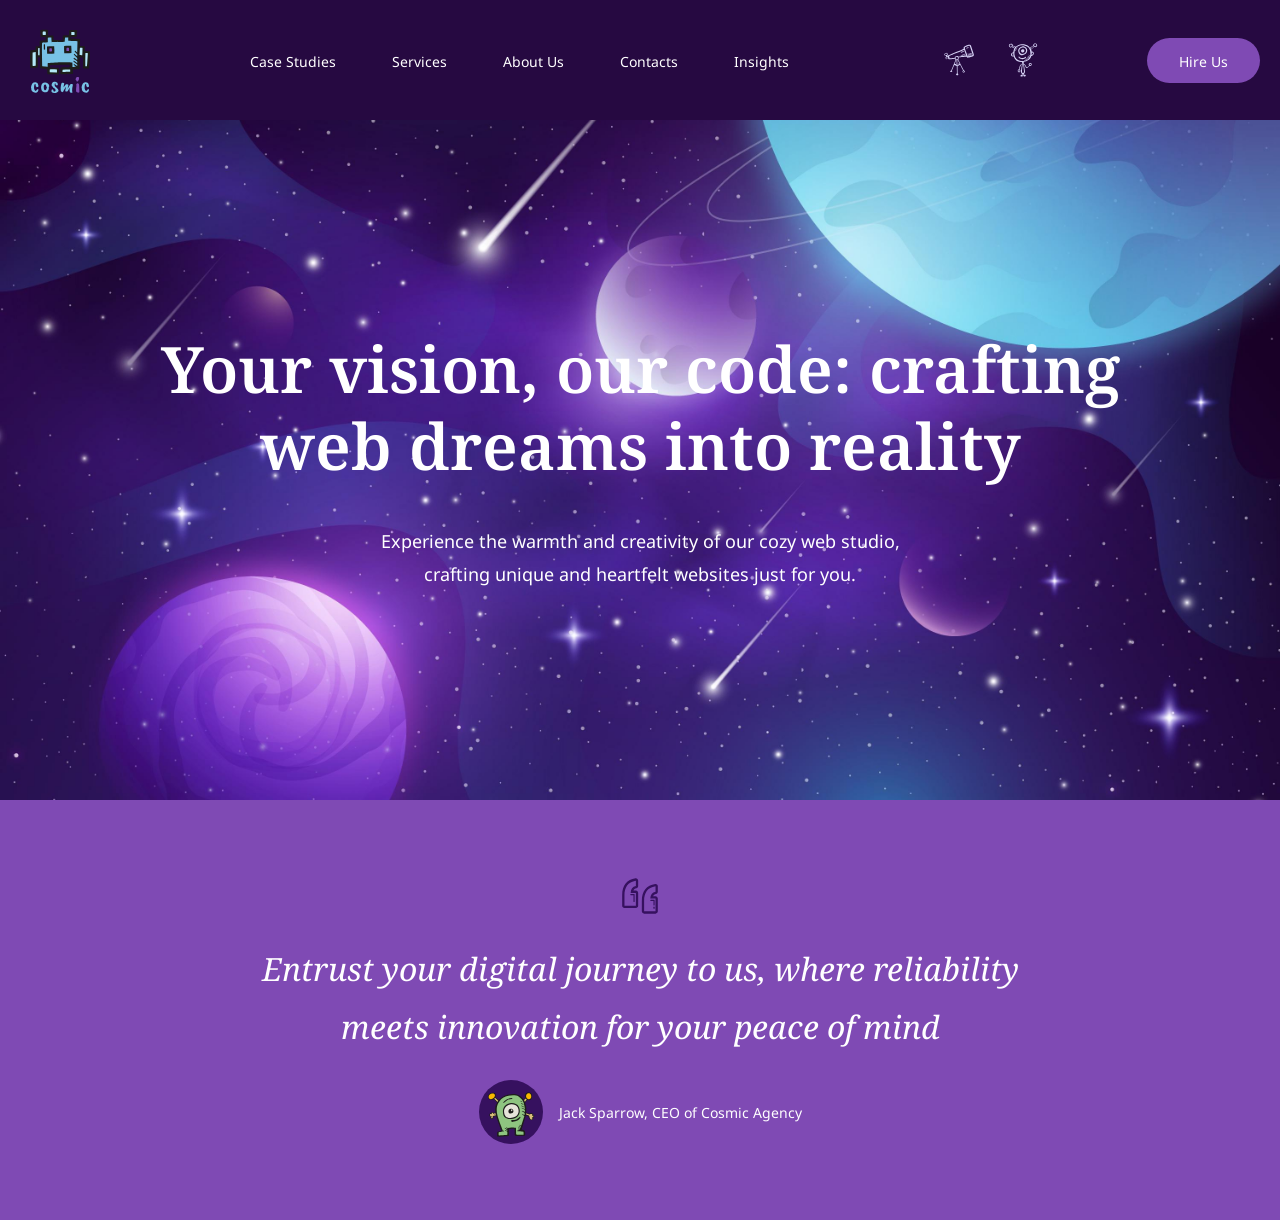
==== template-1/index.html @ e3bbd25a "create header, hero section, quote section" ====
<!DOCTYPE html>
<html lang="en">

<head>
  <meta charset="UTF-8">
  <meta name="viewport" content="width=device-width, initial-scale=1.0">
  <title>Cosmic Agency</title>
  <link rel="icon" href="images/favicon.svg" type="image/svg">
  <link rel="stylesheet" type="text/css" href="css/reset.css">
  <link rel="stylesheet" type="text/css" href="css/style.css">

  <link rel="preconnect" href="https://fonts.googleapis.com">
  <link rel="preconnect" href="https://fonts.gstatic.com" crossorigin>
  <link href="https://fonts.googleapis.com/css2?family=Noto+Sans+Symbols:wght@400;600&family=Noto+Serif:ital,wght@0,600;1,300&display=swap" rel="stylesheet">
</head>

<body>

  <header class="header">
    <div class="container">
      <div class="header__inner">

        <a href="" class="logo">
          <img src="images/logo.svg" alt="logo">
        </a>

        <nav class="menu">
          <ul class="menu__list">
            <li class="menu__item">
              <a class="menu__link" href="#">Case studies</a>
            </li>
            <li class="menu__item">
              <a class="menu__link" href="#">Services</a>
            </li>
            <li class="menu__item">
              <a class="menu__link" href="#">About us</a>
            </li>
            <li class="menu__item">
              <a class="menu__link" href="#">Contacts</a>
            </li>
            <li class="menu__item">
              <a class="menu__link" href="#">Insights</a>
            </li>
          </ul>
        </nav>

        <ul class="user-actions">
          <li class="user-actions__item">
            <a class="user-actions__link" href="#">
              <img src="images/search.svg" alt="search">
            </a>
          </li>
          <li class="user-actions__item">
            <a class="user-actions__link" href="#">
              <img src="images/user.svg" alt="user">
            </a>
          </li>
          <li class="user-actions__item">
            <a class="user-actions__button" href="#">
              Hire Us
            </a>
          </li>
        </ul>

      </div>
    </div>
  </header>

  <main class="main">
    <section class="hero">
      <div class="container">
        <div class="hero__inner">
          <h1 class="hero__title">
            Your vision, our code: crafting web dreams into reality
          </h1>
          <p class="hero__description">
            Experience the warmth and creativity of our cozy web studio, crafting unique and heartfelt websites just for
            you.
          </p>
        </div>
      </div>
    </section>
    <div class="quote">
      <p class="quote__text">
        Entrust your digital journey to us, where reliability meets innovation for your peace of mind
      </p>
      <div class="quote__author">
        <img class="quote__photo" src="images/author.svg" alt="author">
        <p class="quote__name">
          Jack Sparrow, CEO of Cosmic Agency
        </p>
      </div>
    </div>
  </main>

  <script src="js/script.js"></script>
</body>

</html>
---- template-1/css/style.css ----
:root {
  --color-bg-dark: #260941;
  --color-bg-light: #7F4AB4;
  --color-text-light: #ffffff;
  --color-btn: #7F4AB4;
  --color-btn-hover: #78C2E5;
}

html {
  box-sizing: border-box;
}

*,
*::after,
*::before {
  box-sizing: inherit;
}

body {
  color: var(--color-text-light);
  font-family: 'Noto Sans Symbols', sans-serif;
  font-weight: 400;
  font-size: 14px;
}

a {
  color: inherit;
  font-size: 14px;
  text-transform: capitalize;
  color: var(--color-text-light);
}

.container {
  max-width: 1320px;
  margin: 0 auto;
  padding: 0 20px;
}

.header {
  background-color: var(--color-bg-dark);
}

.header__inner {
  min-height: 120px;
  display: flex;
  justify-content: space-between;
  align-items: center;
}

.menu__list {
  display: flex;
  align-items: center;
  gap: 56px;
}

.menu__link:hover {
  border-bottom: 1px solid var(--color-btn-hover);
}

.user-actions {
  display: flex;
  align-items: center;
  gap: 24px;
}

.user-actions__button {
  background-color: var(--color-btn);
  padding: 8px 32px;
  border-radius: 40px;
}

.user-actions__button:hover {
  background-color: var(--color-btn-hover);
  transition: .4s linear;
}

.user-actions li:nth-child(3) {
  margin-left: 80px;
}

.hero {
  background-image: url(../images/img-hero.jpg);
  background-repeat: repeat;
  background-position: bottom center;
  background-size: cover;
}

.hero__inner {
  min-height: 680px;
  color: #ffffff;
  text-align: center;
  display: flex;
  flex-direction: column;
  justify-content: center;
  align-items: center;
  gap: 40px;
}

.hero__title {
  font-family: 'Noto Serif', serif;
  font-size: 64px;
  max-width: 960px;
  line-height: 1.2;
  font-weight: 600;
}

.hero__description {
  font-size: 18px;
  max-width: 520px;
  line-height: 1.8;
}

.quote {
  display: flex;
  height: 420px;
  background-color: var(--color-bg-light);
  justify-content: center;
  align-items: center;
  flex-direction: column;
  gap: 24px;
}

.quote__text {
  font-family: 'Noto Serif', serif;
  font-style: italic;
  font-size: 32px;
  max-width: 760px;
  line-height: 1.8;
  text-align: center;
  color: var(--color-text-light);
  display: flex;
  flex-direction: column;
  align-items: center;
  gap: 24px;
}

.quote__text::before {
  content: '';
  display: inline-block;
  background-image: url(../images/quote.svg);
  height: 40px;
  width: 40px;
}

.quote__author {
  display: flex;
  align-items: center;
  gap: 16px;
}

.quote__photo {
  width: 64px;
  height: 64px;
}
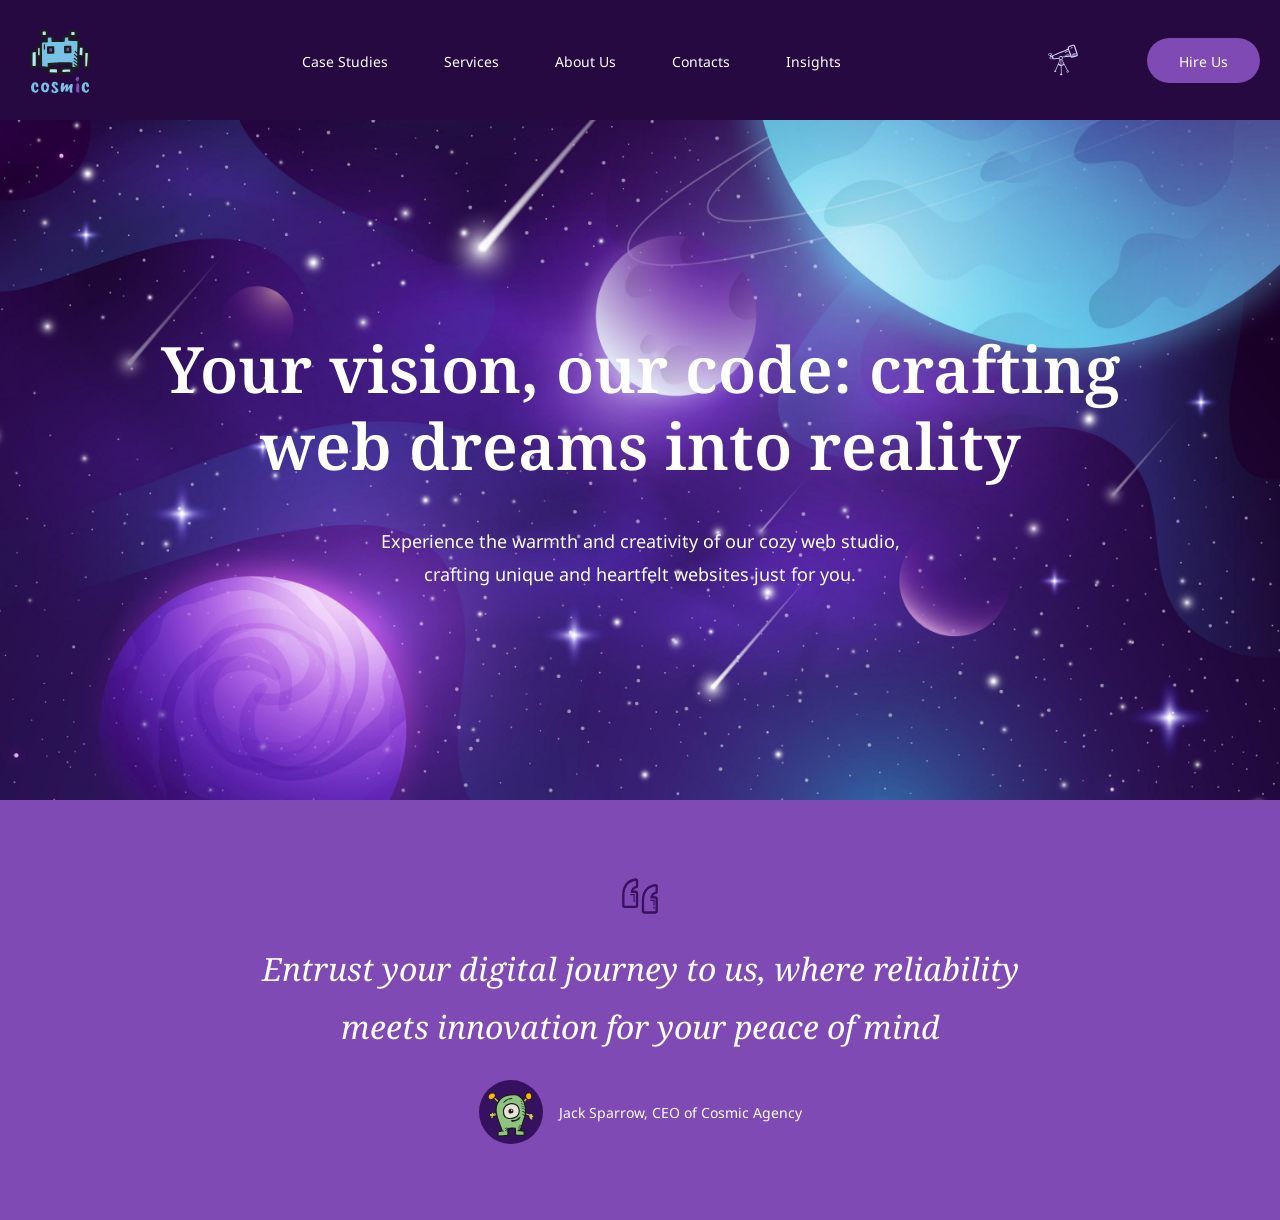
==== commit 75c9cab8: "create responsive" ====
--- a/template-1/index.html
+++ b/template-1/index.html
@@ -20,11 +20,19 @@
     <div class="container">
       <div class="header__inner">
 
-        <a href="" class="logo">
-          <img src="images/logo.svg" alt="logo">
+        <a class="logo" href="index.html">
+          <img class="logo__img" src="images/logo.svg" alt="logo">
         </a>
 
         <nav class="menu">
+          
+          <button class="menu__button">
+            <span></span>
+            <span></span>
+            <span></span>
+            <span></span>
+          </button>
+
           <ul class="menu__list">
             <li class="menu__item">
               <a class="menu__link" href="#">Case studies</a>
@@ -48,11 +56,6 @@
           <li class="user-actions__item">
             <a class="user-actions__link" href="#">
               <img src="images/search.svg" alt="search">
-            </a>
-          </li>
-          <li class="user-actions__item">
-            <a class="user-actions__link" href="#">
-              <img src="images/user.svg" alt="user">
             </a>
           </li>
           <li class="user-actions__item">
--- a/template-1/css/style.css
+++ b/template-1/css/style.css
@@ -47,6 +47,21 @@
   align-items: center;
 }
 
+.menu__button {
+  display: none;
+  width: 32px;
+  height: 24px;
+  background: none;
+  border: none;
+  padding: 0;
+}
+
+.menu__button span {
+  background-color: var(--color-text-light);
+  height: 2px;
+  width: 100%;
+}
+
 .menu__list {
   display: flex;
   align-items: center;
@@ -60,7 +75,8 @@
 .user-actions {
   display: flex;
   align-items: center;
-  gap: 24px;
+  justify-content: space-between;
+  gap: 64px;
 }
 
 .user-actions__button {
@@ -72,10 +88,6 @@
 .user-actions__button:hover {
   background-color: var(--color-btn-hover);
   transition: .4s linear;
-}
-
-.user-actions li:nth-child(3) {
-  margin-left: 80px;
 }
 
 .hero {
@@ -151,4 +163,91 @@
 .quote__photo {
   width: 64px;
   height: 64px;
+}
+
+/* media queries */
+
+@media (max-width: 1024px) {
+  .user-actions {
+    gap: 40px;
+  }
+
+  .menu__list {
+    gap: 40px;
+  }
+
+  .hero__title {
+    font-size: 48px;
+    max-width: 720px;
+  }
+}
+
+@media (max-width: 880px) {
+  .logo__img {
+    height: 64px;
+    width: 64px;
+  }
+  
+  .header__inner {
+    min-height: 80px;
+  }
+
+  .menu__list {
+    gap: 24px;
+  }
+
+  .hero__inner {
+    min-height: 480px;
+    gap: 24px;
+  }
+
+  .hero__title {
+    font-size: 40px;
+    max-width: 680px;
+  }
+
+  .quote {
+    height: 300px;
+    gap: 16px;
+  }
+  
+  .quote__text {
+    font-size: 24px;
+    max-width: 560px;
+    gap: 16px;
+  }
+}
+
+@media (max-width: 768px) {
+  .menu {
+    order: -1;
+    flex: 1;
+  }
+
+  .menu__list {
+    display: none;
+  }
+
+  .menu__button {
+    display: flex;
+    flex-direction: column;
+    justify-content: space-between;
+  }
+
+  .logo {
+    flex: 1;
+    text-align: center;
+  }
+
+  .user-actions {
+    flex: 1;
+  }
+}
+
+@media (max-width: 480px) {
+
+}
+
+@media (max-width: 360px) {
+
 }
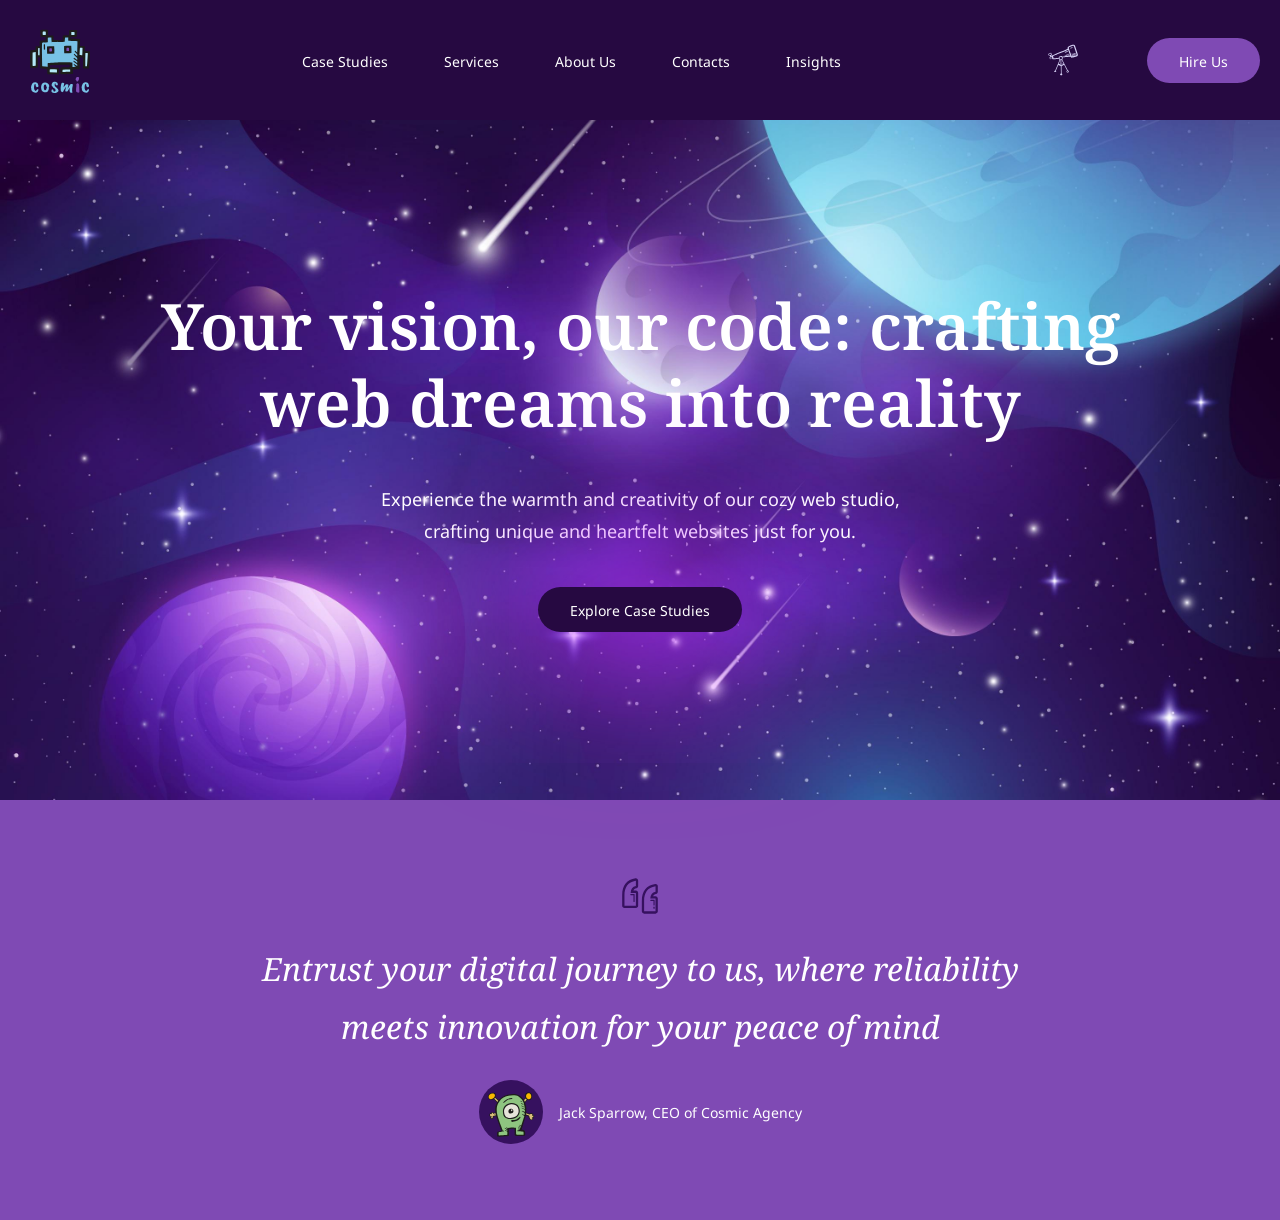
==== commit 24d0d005: "update responsive" ====
--- a/template-1/index.html
+++ b/template-1/index.html
@@ -11,7 +11,9 @@
 
   <link rel="preconnect" href="https://fonts.googleapis.com">
   <link rel="preconnect" href="https://fonts.gstatic.com" crossorigin>
-  <link href="https://fonts.googleapis.com/css2?family=Noto+Sans+Symbols:wght@400;600&family=Noto+Serif:ital,wght@0,600;1,300&display=swap" rel="stylesheet">
+  <link
+    href="https://fonts.googleapis.com/css2?family=Noto+Sans+Symbols:wght@400;600&family=Noto+Serif:ital,wght@0,600;1,300&display=swap"
+    rel="stylesheet">
 </head>
 
 <body>
@@ -25,7 +27,7 @@
         </a>
 
         <nav class="menu">
-          
+
           <button class="menu__button">
             <span></span>
             <span></span>
@@ -59,7 +61,7 @@
             </a>
           </li>
           <li class="user-actions__item">
-            <a class="user-actions__button" href="#">
+            <a class="button user-actions__button" href="#">
               Hire Us
             </a>
           </li>
@@ -70,6 +72,7 @@
   </header>
 
   <main class="main">
+
     <section class="hero">
       <div class="container">
         <div class="hero__inner">
@@ -80,9 +83,13 @@
             Experience the warmth and creativity of our cozy web studio, crafting unique and heartfelt websites just for
             you.
           </p>
+          <a class="button hero__button" href="#">
+            Explore case studies
+          </a>
         </div>
       </div>
     </section>
+
     <div class="quote">
       <p class="quote__text">
         Entrust your digital journey to us, where reliability meets innovation for your peace of mind
@@ -94,6 +101,7 @@
         </p>
       </div>
     </div>
+
   </main>
 
   <script src="js/script.js"></script>
--- a/template-1/css/style.css
+++ b/template-1/css/style.css
@@ -2,7 +2,8 @@
   --color-bg-dark: #260941;
   --color-bg-light: #7F4AB4;
   --color-text-light: #ffffff;
-  --color-btn: #7F4AB4;
+  --color-btn-primary: #7F4AB4;
+  --color-btn-secondary: #260941;
   --color-btn-hover: #78C2E5;
 }
 
@@ -79,15 +80,20 @@
   gap: 64px;
 }
 
+.button {
+  display: flex;
+  padding: 12px 32px;
+  border-radius: 40px;
+  white-space: nowrap;
+}
+
 .user-actions__button {
-  background-color: var(--color-btn);
-  padding: 8px 32px;
-  border-radius: 40px;
+  background-color: var(--color-btn-primary);
 }
 
 .user-actions__button:hover {
   background-color: var(--color-btn-hover);
-  transition: .4s linear;
+  transition: .4s ease-in-out;
 }
 
 .hero {
@@ -120,6 +126,16 @@
   font-size: 18px;
   max-width: 520px;
   line-height: 1.8;
+}
+
+.hero__button {  
+  background-color: var(--color-btn-secondary);
+  box-shadow: 0px 0px 148px 32px rgba(196,46,255,0.9);
+}
+
+.hero__button:hover {
+  background-color: var(--color-btn-hover);
+  transition: .4s ease-in-out;
 }
 
 .quote {
@@ -245,9 +261,32 @@
 }
 
 @media (max-width: 480px) {
-
-}
-
-@media (max-width: 360px) {
-
+  .user-actions {
+    gap: 0;
+  }
+  
+  .user-actions__link {
+    display: none;
+  }
+
+  .hero__description {
+    font-size: 16px;
+    line-height: 1.5;
+  }
+}
+
+@media (max-width: 375px) {
+  .hero__title {
+    font-size: 32px;
+    max-width: 680px;
+  }
+
+  .quote {
+    padding: 0 10px;
+  }
+
+  .quote__text {
+    font-size: 20px;
+    line-height: 1.6;
+  }
 }
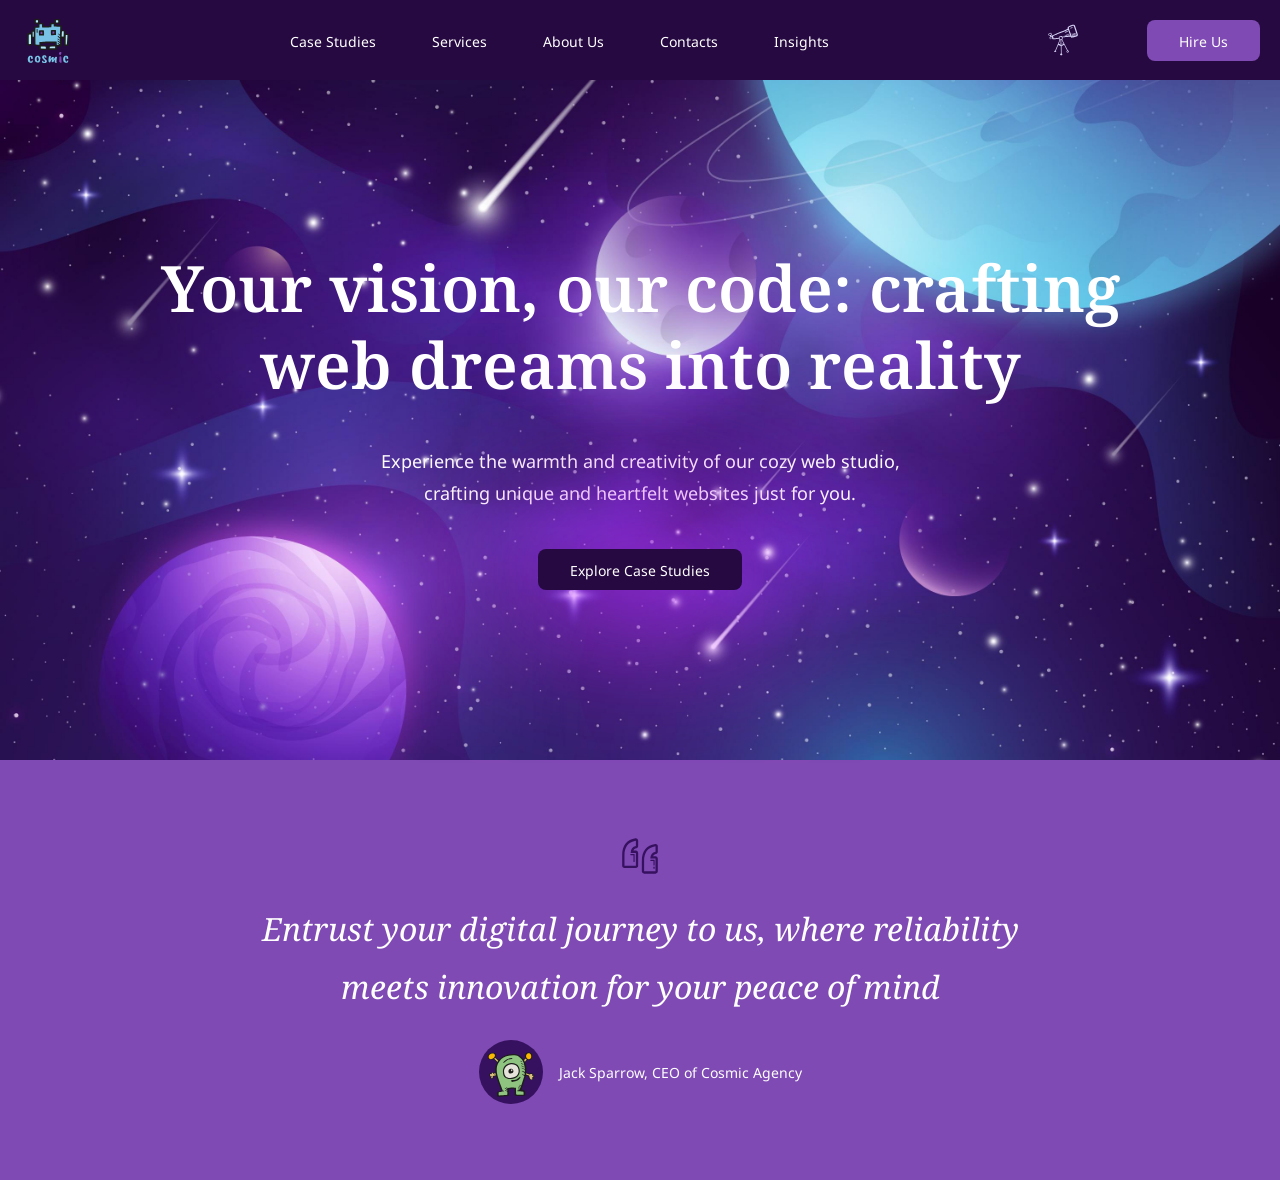
==== commit e264d658: "update styles" ====
--- a/template-1/index.html
+++ b/template-1/index.html
@@ -54,14 +54,14 @@
           </ul>
         </nav>
 
-        <ul class="user-actions">
-          <li class="user-actions__item">
-            <a class="user-actions__link" href="#">
+        <ul class="menu__actions">
+          <li class="actions__item">
+            <a class="actions__link" href="#">
               <img src="images/search.svg" alt="search">
             </a>
           </li>
-          <li class="user-actions__item">
-            <a class="button user-actions__button" href="#">
+          <li class="actions__item">
+            <a class="actions__button button" href="#">
               Hire Us
             </a>
           </li>
@@ -83,7 +83,7 @@
             Experience the warmth and creativity of our cozy web studio, crafting unique and heartfelt websites just for
             you.
           </p>
-          <a class="button hero__button" href="#">
+          <a class="hero__button button" href="#">
             Explore case studies
           </a>
         </div>
--- a/template-1/css/style.css
+++ b/template-1/css/style.css
@@ -29,6 +29,7 @@
   font-size: 14px;
   text-transform: capitalize;
   color: var(--color-text-light);
+  transition-duration: .4s;
 }
 
 .container {
@@ -42,10 +43,15 @@
 }
 
 .header__inner {
-  min-height: 120px;
+  min-height: 80px;
   display: flex;
   justify-content: space-between;
   align-items: center;
+}
+
+.logo__img {
+  height: 56px;
+  width: 56px;
 }
 
 .menu__button {
@@ -69,11 +75,7 @@
   gap: 56px;
 }
 
-.menu__link:hover {
-  border-bottom: 1px solid var(--color-btn-hover);
-}
-
-.user-actions {
+.menu__actions {
   display: flex;
   align-items: center;
   justify-content: space-between;
@@ -82,18 +84,14 @@
 
 .button {
   display: flex;
-  padding: 12px 32px;
-  border-radius: 40px;
+  padding: 10px 32px;
+  border-radius: 8px;
   white-space: nowrap;
-}
-
-.user-actions__button {
+  transition-duration: .8s;
+}
+
+.actions__button {
   background-color: var(--color-btn-primary);
-}
-
-.user-actions__button:hover {
-  background-color: var(--color-btn-hover);
-  transition: .4s ease-in-out;
 }
 
 .hero {
@@ -131,11 +129,6 @@
 .hero__button {  
   background-color: var(--color-btn-secondary);
   box-shadow: 0px 0px 148px 32px rgba(196,46,255,0.9);
-}
-
-.hero__button:hover {
-  background-color: var(--color-btn-hover);
-  transition: .4s ease-in-out;
 }
 
 .quote {
@@ -181,10 +174,24 @@
   height: 64px;
 }
 
+/* hovers */
+
+.menu__link:hover {
+  color: var(--color-btn-hover);
+}
+
+.actions__button:hover {
+  background-color: var(--color-btn-hover);
+}
+
+.hero__button:hover {
+  background-color: var(--color-btn-hover);
+}
+
 /* media queries */
 
 @media (max-width: 1024px) {
-  .user-actions {
+  .menu__actions {
     gap: 40px;
   }
 
@@ -255,17 +262,17 @@
     text-align: center;
   }
 
-  .user-actions {
+  .menu__actions {
     flex: 1;
   }
 }
 
 @media (max-width: 480px) {
-  .user-actions {
+  .menu__actions {
     gap: 0;
   }
   
-  .user-actions__link {
+  .actions__link {
     display: none;
   }
 
@@ -276,6 +283,23 @@
 }
 
 @media (max-width: 375px) {
+  .container {
+    padding: 0 10px;
+  }
+  
+  .header__inner {
+    min-height: 64px;
+  }
+  
+  .logo__img {
+    height: 48px;
+    width: 48px;
+  }
+
+  .actions__button {
+    padding: 8px 24px;
+  }
+
   .hero__title {
     font-size: 32px;
     max-width: 680px;
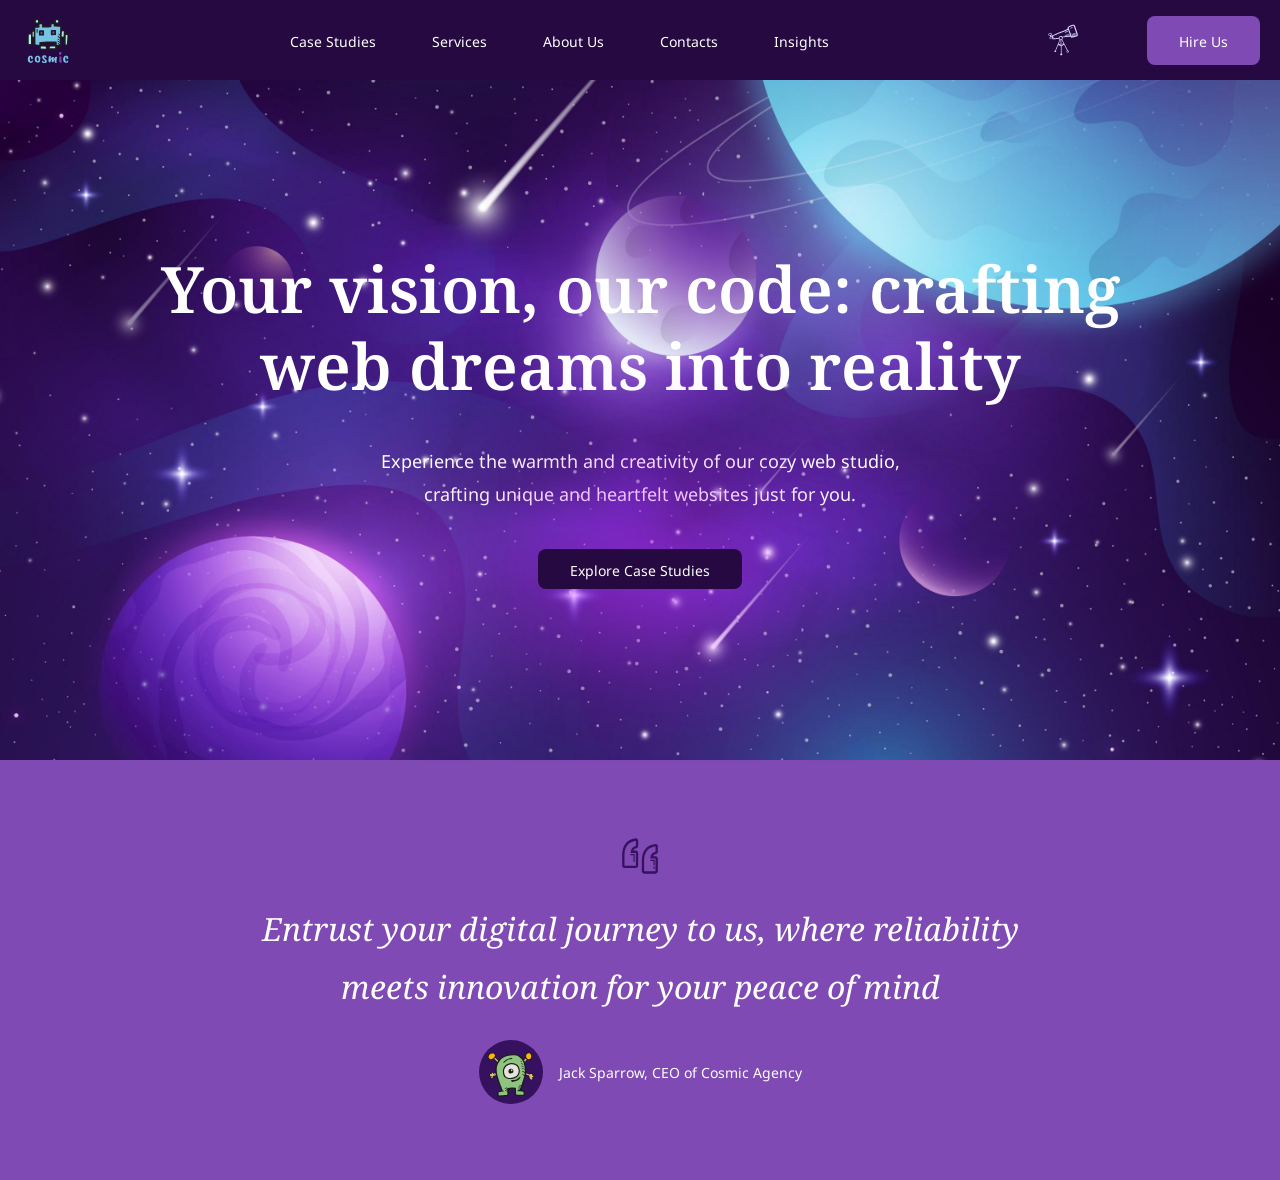
==== commit 3210ae95: "update css architecture" ====
--- a/template-1/index.html
+++ b/template-1/index.html
@@ -6,14 +6,10 @@
   <meta name="viewport" content="width=device-width, initial-scale=1.0">
   <title>Cosmic Agency</title>
   <link rel="icon" href="images/favicon.svg" type="image/svg">
-  <link rel="stylesheet" type="text/css" href="css/reset.css">
-  <link rel="stylesheet" type="text/css" href="css/style.css">
-
+  <link rel="stylesheet" type="text/css" href="css/index.css">
   <link rel="preconnect" href="https://fonts.googleapis.com">
   <link rel="preconnect" href="https://fonts.gstatic.com" crossorigin>
-  <link
-    href="https://fonts.googleapis.com/css2?family=Noto+Sans+Symbols:wght@400;600&family=Noto+Serif:ital,wght@0,600;1,300&display=swap"
-    rel="stylesheet">
+  <link href="https://fonts.googleapis.com/css2?family=Noto+Sans+Symbols:wght@400;600&family=Noto+Serif:ital,wght@0,600;1,300&display=swap" rel="stylesheet">
 </head>
 
 <body>
--- a/template-1/css/index.css
+++ b/template-1/css/index.css
@@ -0,0 +1,12 @@
+/* global */
+@import url('reset.css');
+@import url('box-model.css');
+
+/* colors */
+@import url('colors.css');
+
+/* main */
+@import url('styles.css');
+
+/* media queries */
+@import url('media.css');
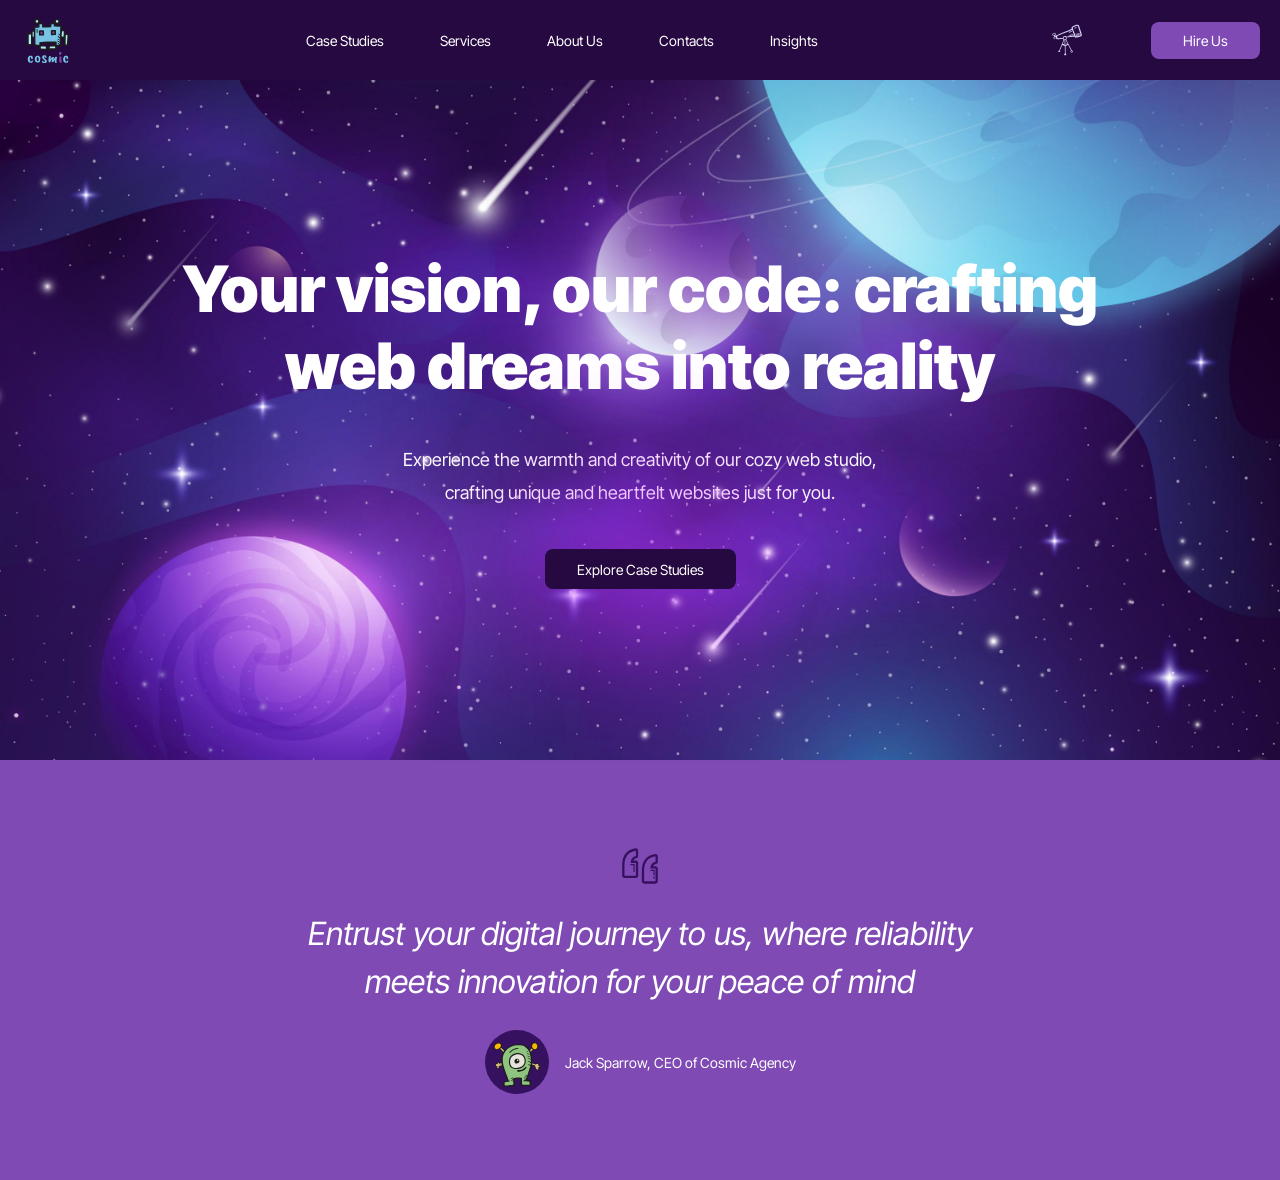
==== commit 5fd9f9df: "update fonts" ====
--- a/template-1/index.html
+++ b/template-1/index.html
@@ -9,7 +9,7 @@
   <link rel="stylesheet" type="text/css" href="css/index.css">
   <link rel="preconnect" href="https://fonts.googleapis.com">
   <link rel="preconnect" href="https://fonts.gstatic.com" crossorigin>
-  <link href="https://fonts.googleapis.com/css2?family=Noto+Sans+Symbols:wght@400;600&family=Noto+Serif:ital,wght@0,600;1,300&display=swap" rel="stylesheet">
+  <link href="https://fonts.googleapis.com/css2?family=Inter+Tight:ital,wght@0,400;0,900;1,400&display=swap" rel="stylesheet">
 </head>
 
 <body>
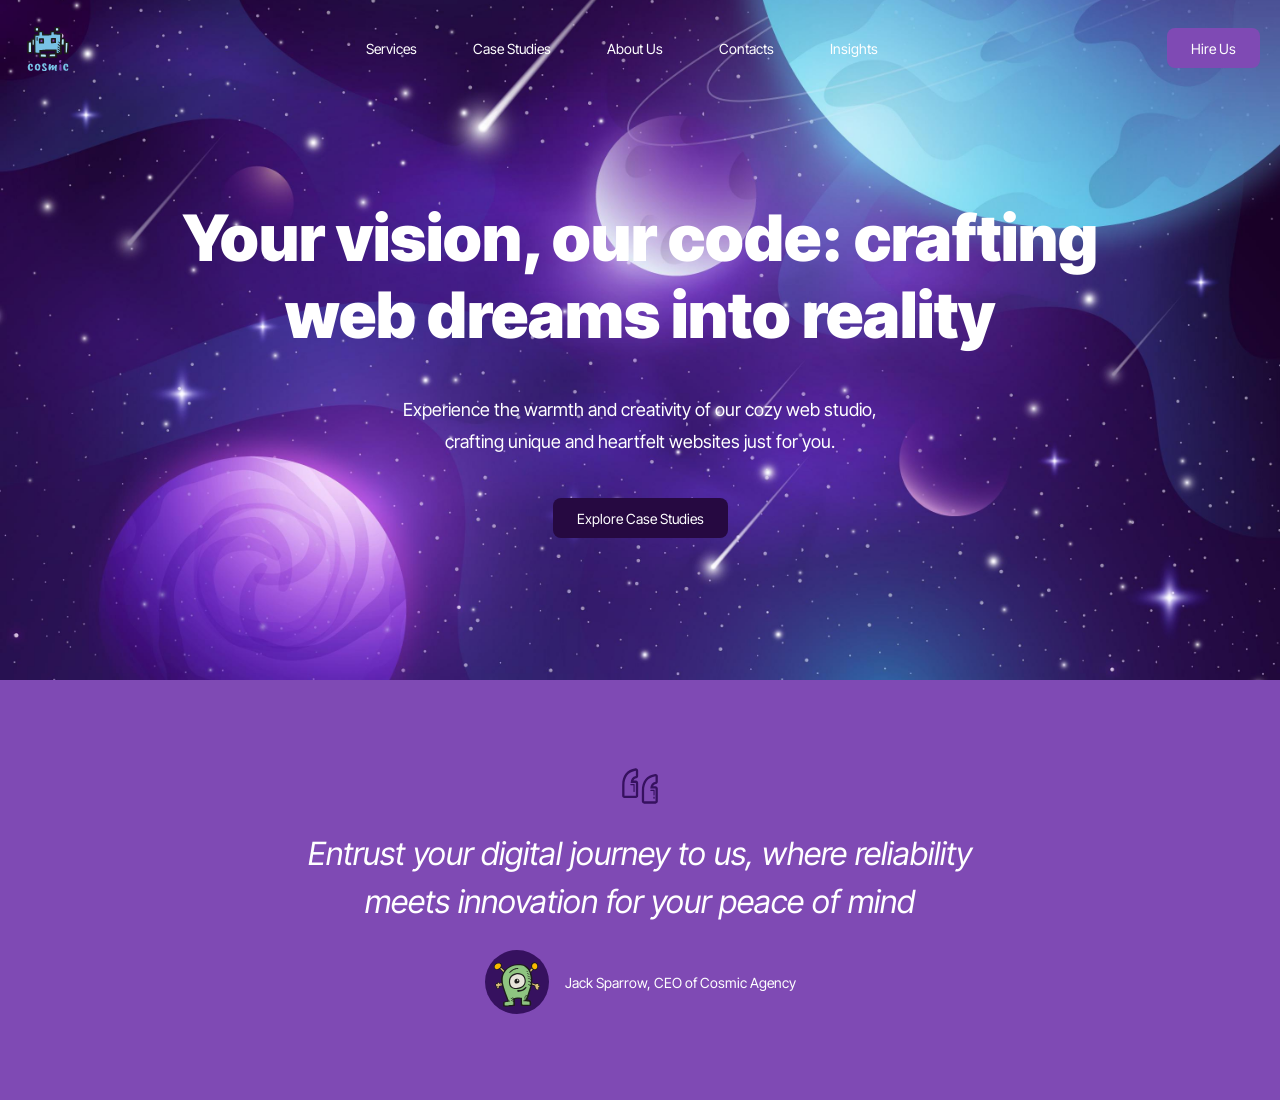
==== commit 04735d36: "update styles" ====
--- a/template-1/index.html
+++ b/template-1/index.html
@@ -33,10 +33,10 @@
 
           <ul class="menu__list">
             <li class="menu__item">
-              <a class="menu__link" href="#">Case studies</a>
+              <a class="menu__link" href="#">Services</a>
             </li>
             <li class="menu__item">
-              <a class="menu__link" href="#">Services</a>
+              <a class="menu__link" href="#">Case studies</a>
             </li>
             <li class="menu__item">
               <a class="menu__link" href="#">About us</a>
@@ -50,18 +50,9 @@
           </ul>
         </nav>
 
-        <ul class="menu__actions">
-          <li class="actions__item">
-            <a class="actions__link" href="#">
-              <img src="images/search.svg" alt="search">
-            </a>
-          </li>
-          <li class="actions__item">
-            <a class="actions__button button" href="#">
-              Hire Us
-            </a>
-          </li>
-        </ul>
+        <a class="action__button button" href="#">
+          Hire Us
+        </a>
 
       </div>
     </div>
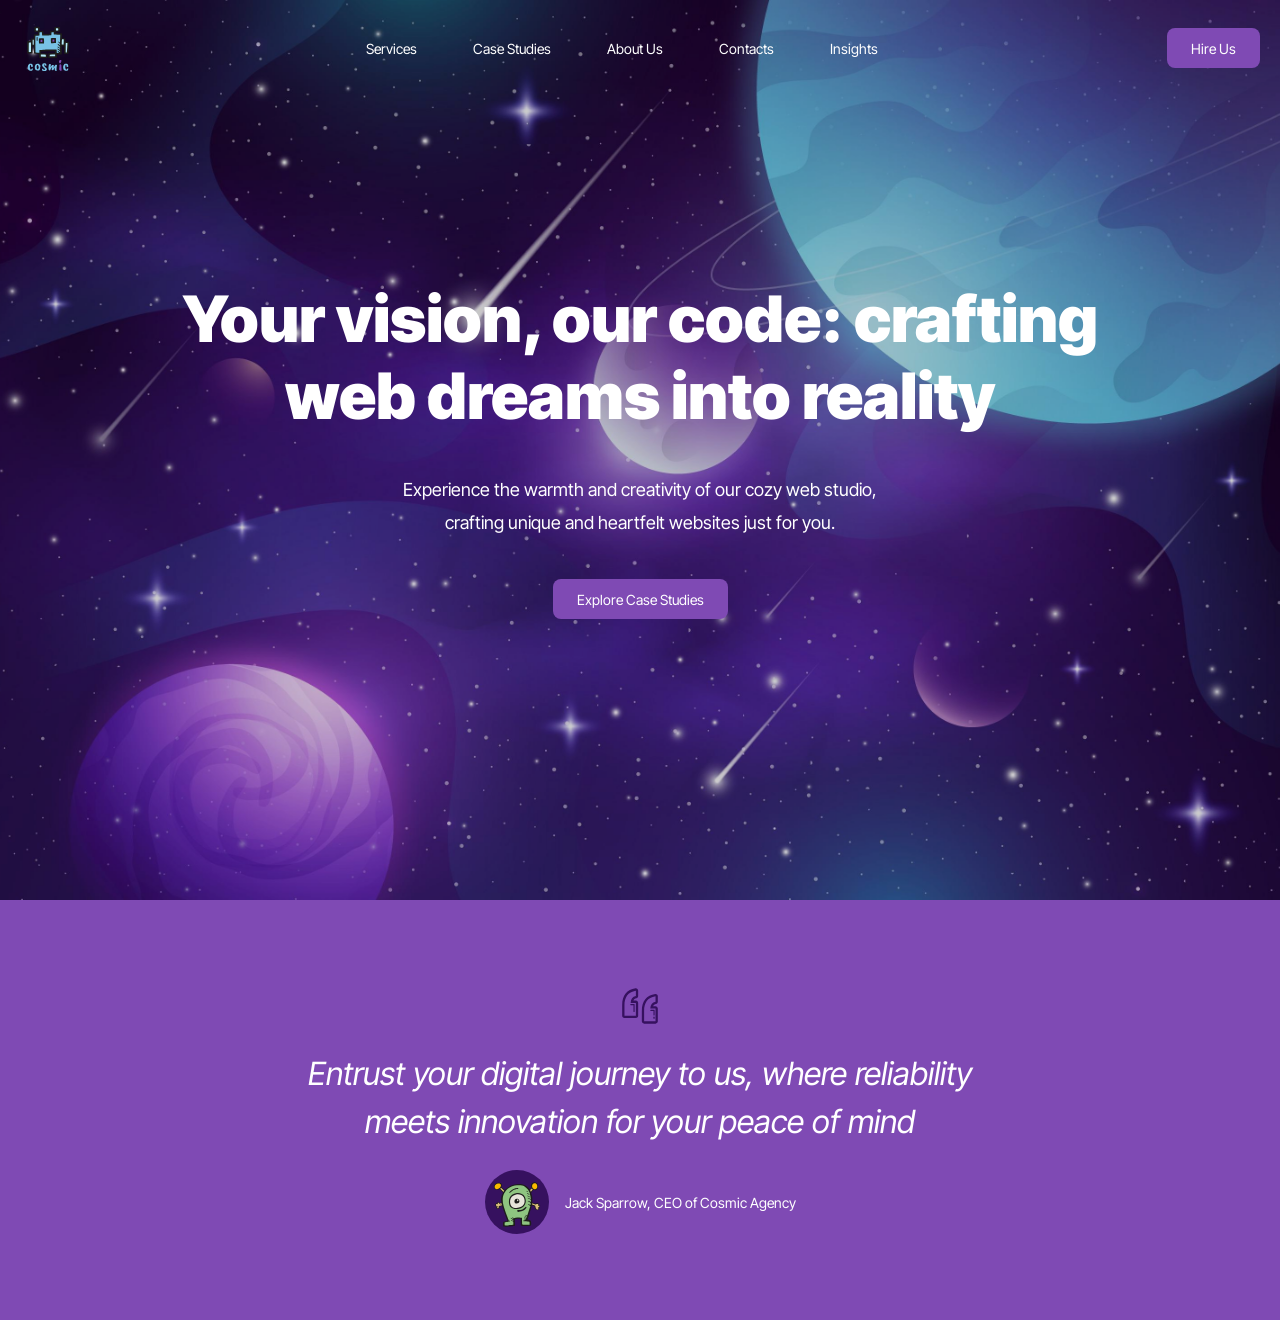
==== commit abf7caac: "update hero section" ====
--- a/template-1/index.html
+++ b/template-1/index.html
@@ -62,17 +62,19 @@
 
     <section class="hero">
       <div class="container">
-        <div class="hero__inner">
-          <h1 class="hero__title">
-            Your vision, our code: crafting web dreams into reality
-          </h1>
-          <p class="hero__description">
-            Experience the warmth and creativity of our cozy web studio, crafting unique and heartfelt websites just for
-            you.
-          </p>
-          <a class="hero__button button" href="#">
-            Explore case studies
-          </a>
+        <div class="hero__wrapper">
+          <div class="hero__inner">
+            <h1 class="hero__title">
+              Your vision, our code: crafting web dreams into reality
+            </h1>
+            <p class="hero__description">
+              Experience the warmth and creativity of our cozy web studio, crafting unique and heartfelt websites just for
+              you.
+            </p>
+            <a class="hero__button button" href="#">
+              Explore case studies
+            </a>
+          </div>
         </div>
       </div>
     </section>
